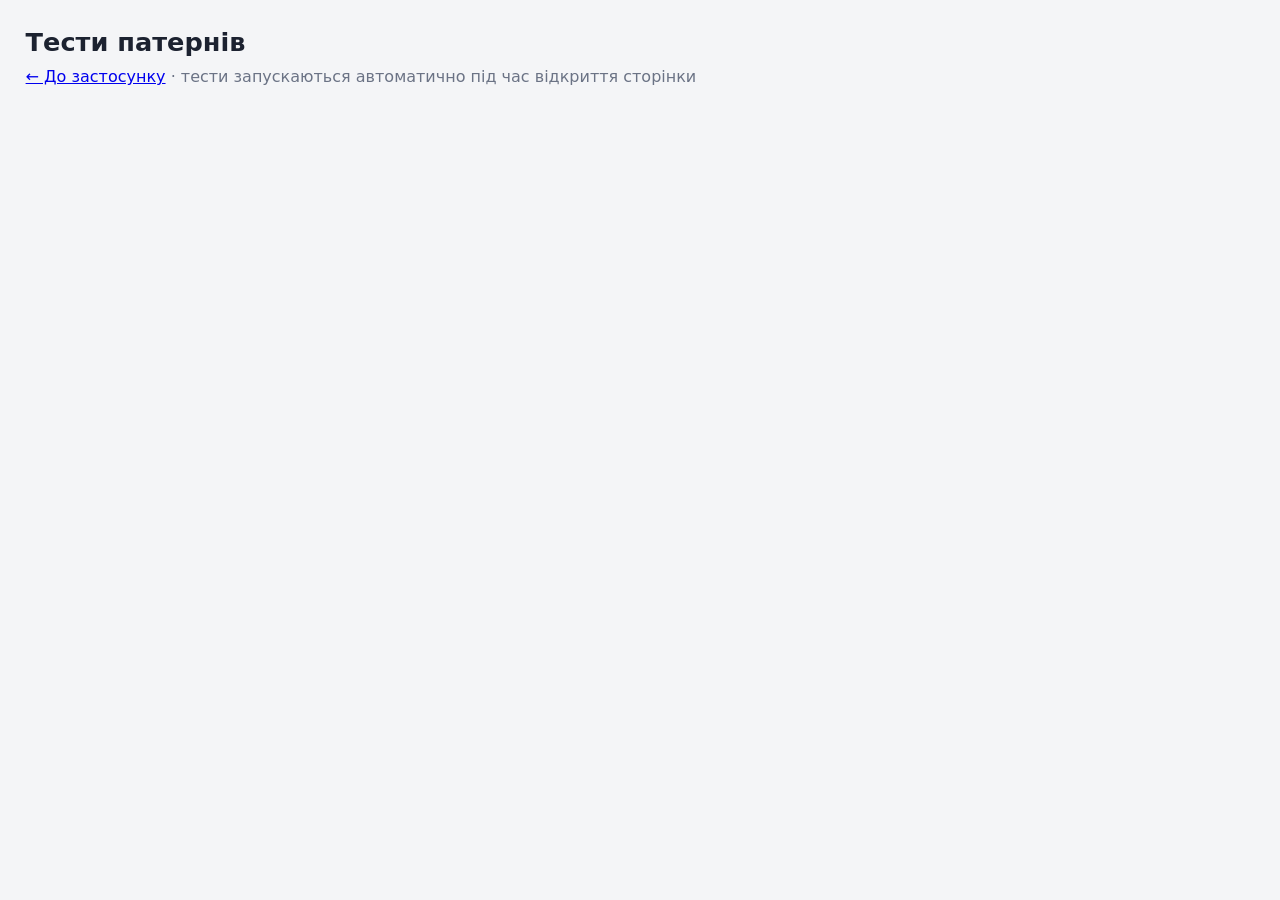
==== tests.html @ b4218534 "test: add in-browser test runner and tests for all patterns" ====
<!DOCTYPE html>
<html lang="uk">
<head>
  <meta charset="utf-8">
  <meta name="viewport" content="width=device-width, initial-scale=1">
  <title>Тести — Конструктор ПК</title>
  <link rel="stylesheet" href="style.css">
  <link rel="stylesheet" href="tests/tests.css">
</head>
<body>
  <header class="top">
    <div>
      <h1>Тести патернів</h1>
      <p class="muted"><a href="index.html">← До застосунку</a> · тести запускаються автоматично під час відкриття сторінки</p>
    </div>
    <p id="summary" class="summary"></p>
  </header>

  <main id="results" class="results"></main>

  <!-- Бібліотека (без інтерфейсу): той самий набір файлів, що й в index.html -->
  <script src="library/data/catalog.js"></script>
  <script src="library/models/Component.js"></script>
  <script src="library/singleton/Logger.js"></script>
  <script src="library/singleton/PriceList.js"></script>
  <script src="library/factoryMethod/ComponentCreator.js"></script>
  <script src="library/factoryMethod/creators.js"></script>
  <script src="library/abstractFactory/PlatformFactory.js"></script>
  <script src="library/abstractFactory/products.js"></script>
  <script src="library/abstractFactory/IntelFactory.js"></script>
  <script src="library/abstractFactory/AmdFactory.js"></script>
  <script src="library/abstractFactory/platforms.js"></script>
  <script src="library/prototype/PC.js"></script>
  <script src="library/prototype/PresetRegistry.js"></script>
  <script src="library/builder/Compatibility.js"></script>
  <script src="library/builder/PCBuilder.js"></script>
  <script src="library/builder/PCDirector.js"></script>
  <script src="library/persistence/PCSerializer.js"></script>
  <script src="library/persistence/BuildStorage.js"></script>
  <script src="ui/patternBadges.js"></script>

  <!-- Тест-раннер і самі тести -->
  <script src="tests/runner.js"></script>
  <script src="tests/singleton.test.js"></script>
  <script src="tests/factoryMethod.test.js"></script>
  <script src="tests/abstractFactory.test.js"></script>
  <script src="tests/builder.test.js"></script>
  <script src="tests/prototype.test.js"></script>
  <script src="tests/persistence.test.js"></script>
  <script src="tests/render.js"></script>
</body>
</html>
---- style.css ----
:root {
  --bg: #f4f5f7;
  --card: #ffffff;
  --field: #ffffff;
  --text: #1c2230;
  --muted: #6b7385;
  --line: #e3e6ec;
  --accent: #3556d8;
  --accent-text: #ffffff;
  --ok: #137a55;
  --bad: #c62828;
  --warn: #9a6700;
  --badge-l: 32%;
  --pad: clamp(12px, 2vw, 32px); /* бічні поля сторінки */
  font-family: system-ui, -apple-system, "Segoe UI", Roboto, sans-serif;
  color-scheme: light dark;
}

@media (prefers-color-scheme: dark) {
  :root {
    --bg: #12151c;
    --card: #1a1f2a;
    --field: #141822;
    --text: #e8ebf2;
    --muted: #9aa3b5;
    --line: #2a3140;
    --accent: #7b93ff;
    --accent-text: #10131a;
    --ok: #4cc38a;
    --bad: #ff7b7b;
    --warn: #e5b454;
    --badge-l: 72%;
  }
}

* { box-sizing: border-box; }

body {
  margin: 0;
  background: var(--bg);
  color: var(--text);
  line-height: 1.45;
}

h1, h2, h3 { margin: 0; }
h1 { font-size: 1.6rem; }
h2 { font-size: 1.05rem; display: flex; align-items: center; gap: 10px; margin-bottom: 14px; }
h3 { font-size: 1rem; }

.muted { color: var(--muted); }
.small { font-size: 0.85rem; }
.hint { font-size: 0.78rem; font-weight: 400; color: var(--muted); }

/* ---------- Шапка ---------- */
.top {
  max-width: 2200px;
  margin: 0 auto;
  padding: 24px var(--pad) 8px;
  display: flex;
  flex-wrap: wrap;
  gap: 14px 24px;
  align-items: flex-end;
  justify-content: space-between;
}
.top p { margin: 4px 0 0; }

.legend { display: flex; flex-wrap: wrap; gap: 6px; list-style: none; margin: 0; padding: 0; }

/* ---------- Бейджі патернів ---------- */
.badge {
  --h: 220;
  display: inline-block;
  padding: 2px 9px;
  border-radius: 999px;
  font-size: 0.75rem;
  font-weight: 600;
  white-space: nowrap;
  color: hsl(var(--h) 65% var(--badge-l));
  background: hsl(var(--h) 65% 50% / 0.16);
}
.p-singleton { --h: 270; }
.p-factory   { --h: 210; }
.p-abstract  { --h: 170; }
.p-builder   { --h: 28; }
.p-prototype { --h: 330; }
.p-error     { --h: 0; }

/* ---------- Розкладка ---------- */
.layout {
  max-width: 2200px;
  margin: 0 auto;
  padding: 12px var(--pad) 48px;
  display: grid;
  grid-template-columns: minmax(0, 1fr) minmax(0, 1fr);
  gap: 16px;
  align-items: start;
}
.wide { grid-column: 1 / -1; }

.card {
  background: var(--card);
  border: 1px solid var(--line);
  border-radius: 14px;
  padding: 18px;
}

@media (max-width: 820px) {
  .layout { grid-template-columns: minmax(0, 1fr); }
}

/* ---------- Поля форми ---------- */
.field { display: block; margin: 0 0 12px; padding: 0; border: 0; min-width: 0; }
.field > span, .field > legend {
  display: block;
  font-size: 0.85rem;
  font-weight: 600;
  margin-bottom: 4px;
  padding: 0;
}

input[type="text"], input[type="number"], select {
  width: 100%;
  padding: 8px 10px;
  border: 1px solid var(--line);
  border-radius: 8px;
  background: var(--field);
  color: var(--text);
  font: inherit;
}
input:focus-visible, select:focus-visible, button:focus-visible {
  outline: 2px solid var(--accent);
  outline-offset: 1px;
}

.platform { display: flex; flex-wrap: wrap; gap: 8px; align-items: center; }
.platform legend { width: 100%; }
.seg input { position: absolute; opacity: 0; pointer-events: none; }
.seg span {
  display: inline-block;
  padding: 7px 18px;
  border: 1px solid var(--line);
  border-radius: 8px;
  cursor: pointer;
  font-weight: 600;
  background: var(--field);
}
.seg input:checked + span { background: var(--accent); border-color: var(--accent); color: var(--accent-text); }
.seg input:focus-visible + span { outline: 2px solid var(--accent); outline-offset: 2px; }

.slots { display: grid; gap: 0; }
.discount { margin-top: 6px; max-width: 220px; }

/* ---------- Кнопки ---------- */
.btn {
  font: inherit;
  font-weight: 600;
  padding: 8px 14px;
  border-radius: 8px;
  border: 1px solid var(--line);
  background: var(--field);
  color: var(--text);
  cursor: pointer;
}
.btn:hover { border-color: var(--accent); }
.btn.primary { background: var(--accent); border-color: var(--accent); color: var(--accent-text); width: 100%; padding: 11px; margin-top: 6px; }
.btn.ghost { background: transparent; }
.btn.small { padding: 3px 10px; font-size: 0.8rem; margin-left: auto; }

/* ---------- Готові збірки ---------- */
.presets { display: grid; grid-template-columns: repeat(auto-fit, minmax(210px, 1fr)); gap: 10px; }
.preset {
  text-align: left;
  font: inherit;
  padding: 12px 14px;
  border: 1px solid var(--line);
  border-radius: 10px;
  background: var(--field);
  color: var(--text);
  cursor: pointer;
  display: grid;
  gap: 2px;
}
.preset:hover { border-color: var(--accent); }
.preset small { color: var(--muted); }
.preset b { color: var(--accent); font-weight: 600; }

/* ---------- Підсумок ---------- */
.status { margin: 0 0 8px; font-weight: 700; }
.status.ok { color: var(--ok); }
.status.bad { color: var(--bad); }
.status.warn { color: var(--warn); }
.status::before { margin-right: 6px; }
.status.ok::before { content: "✓"; }
.status.bad::before { content: "✕"; }
.status.warn::before { content: "!"; }

.issues { margin: 0 0 10px; padding-left: 20px; color: var(--bad); font-size: 0.9rem; }
.issues:empty { display: none; }

.parts { width: 100%; border-collapse: collapse; margin-bottom: 10px; font-size: 0.9rem; }
.parts th { text-align: left; font-weight: 500; color: var(--muted); padding: 6px 8px 6px 0; white-space: nowrap; vertical-align: top; }
.parts td { padding: 6px 0; vertical-align: top; }
.parts tr { border-bottom: 1px solid var(--line); }
.parts .num { text-align: right; white-space: nowrap; padding-left: 10px; }

.totals { margin: 0 0 6px; display: grid; gap: 4px; }
.totals div { display: flex; justify-content: space-between; gap: 12px; }
.totals dt { color: var(--muted); }
.totals dd { margin: 0; font-weight: 700; text-align: right; }
#total { font-size: 1.25rem; }
#totalNote { margin: 0 0 8px; min-height: 1.2em; }

.msg { margin: 8px 0 0; font-size: 0.9rem; min-height: 1.3em; }
.msg.ok { color: var(--ok); }
.msg.bad { color: var(--bad); }

/* ---------- Збережені збірки ---------- */
.saved { display: grid; grid-template-columns: repeat(auto-fill, minmax(280px, 1fr)); gap: 12px; }
.build { border: 1px solid var(--line); border-radius: 10px; padding: 12px 14px; display: grid; gap: 6px; background: var(--field); }
.build p { margin: 0; font-size: 0.85rem; }
.build-foot { display: flex; align-items: center; justify-content: space-between; gap: 8px; flex-wrap: wrap; margin-top: 4px; }
.actions { display: flex; gap: 6px; flex-wrap: wrap; }
.actions .btn { padding: 4px 10px; font-size: 0.82rem; }
[hidden] { display: none !important; }

/* ---------- Журнал ---------- */
.log {
  max-height: 300px;
  overflow: auto;
  border: 1px solid var(--line);
  border-radius: 10px;
  background: var(--field);
  font-size: 0.84rem;
}
.log-row { display: flex; gap: 10px; align-items: baseline; padding: 6px 10px; border-bottom: 1px solid var(--line); }
.log-row:last-child { border-bottom: 0; }
.log-row .time { color: var(--muted); font-variant-numeric: tabular-nums; white-space: nowrap; }
.log-row .badge { flex: none; min-width: 9.5em; text-align: center; }
.log-row .text { min-width: 0; overflow-wrap: anywhere; }

@media (max-width: 560px) {
  .log-row { flex-wrap: wrap; gap: 4px 10px; }
}

/* ---------- Схема збірки (SVG) ---------- */
.stack { display: grid; gap: 16px; min-width: 0; }
.pcview svg { display: block; width: 100%; max-width: 560px; height: auto; margin: 0 auto; }
.pcview .note { margin: 10px 0 0; }

/* Стани деталей: порожній слот — пунктир, на місці — акцент, конфлікт — червоний */
.v-part .body {
  fill: var(--field);
  stroke: var(--muted);
  stroke-width: 1.5;
  stroke-dasharray: 5 4;
  transition: fill 0.3s, stroke 0.3s;
}
.v-part.filled .body {
  stroke: var(--accent);
  stroke-dasharray: none;
  fill: color-mix(in srgb, var(--accent) 11%, var(--card));
}
.v-part.bad .body {
  stroke: var(--bad);
  stroke-dasharray: none;
  fill: color-mix(in srgb, var(--bad) 13%, var(--card));
}
#v-case .body { fill: transparent; }
#v-case.filled .body { stroke: var(--muted); stroke-width: 2.5; fill: transparent; }
#v-case.bad .body { stroke-width: 2.5; fill: transparent; }
#v-motherboard.filled .body { stroke: var(--ok); fill: color-mix(in srgb, var(--ok) 9%, var(--card)); }

.v-cap { font-size: 8.5px; fill: var(--muted); }
.v-val { font-size: 10.5px; font-weight: 700; fill: var(--text); }
.v-sub { font-size: 9px; fill: var(--muted); }
.v-part.bad .v-val, .v-part.bad .v-sub { fill: var(--bad); }

/* Блок живлення: смужка навантаження */
.bar-bg { fill: var(--line); }
.bar { fill: var(--ok); transition: width 0.35s ease, fill 0.3s; }
.bar.bad { fill: var(--bad); }

/* Вентилятори крутяться лише коли деталь на місці й без конфлікту */
[data-fan] .ring { fill: none; stroke: var(--muted); stroke-width: 2; }
[data-fan] .blade { fill: var(--muted); fill-opacity: 0.35; }
[data-fan] .hub { fill: var(--muted); }
[data-fan] .rotor { animation: spin 2.4s linear infinite; animation-play-state: paused; }
.v-part.filled [data-fan] .rotor { animation-play-state: running; }

/* Ігровий корпус: підсвітка RGB */
.rgb [data-fan] .ring { stroke-width: 2.5; animation: rgb 4s linear infinite; }

/* Коротка підсвітка деталі, яку щойно замінили */
.v-part.pop .body { animation: pop 0.6s ease-out; }

@keyframes spin { to { transform: rotate(360deg); } }
@keyframes pop { from { stroke-width: 5; } to { stroke-width: 1.5; } }
@keyframes rgb {
  0%, 100% { stroke: #ff4d6d; }
  33% { stroke: #4dd2ff; }
  66% { stroke: #7cff6b; }
}

/* Широкі екрани: три колонки — конфігуратор | схема | збірка.
   display: contents робить картки зі .stack прямими елементами сітки */
@media (min-width: 1600px) {
  .layout {
    grid-template-columns: minmax(380px, 1fr) minmax(400px, 1.15fr) minmax(380px, 1fr);
    align-items: stretch;
  }
  .stack { display: contents; }
}

@media (prefers-reduced-motion: reduce) {
  [data-fan] .rotor, .rgb [data-fan] .ring, .v-part.pop .body { animation: none; }
}
---- tests/tests.css ----
.summary { margin: 0; font-size: 1.1rem; font-weight: 700; }
.summary.ok { color: var(--ok); }
.summary.bad { color: var(--bad); }

.results {
  max-width: 2200px;
  margin: 0 auto;
  padding: 12px var(--pad) 48px;
  display: grid;
  grid-template-columns: repeat(auto-fill, minmax(min(440px, 100%), 1fr));
  gap: 16px;
  align-items: start;
}

.suite h2 { flex-wrap: wrap; }
.suite .count { margin-left: auto; font-size: 0.85rem; font-weight: 600; color: var(--muted); }
.suite ul { list-style: none; margin: 0; padding: 0; }
.suite li { display: flex; gap: 8px; padding: 6px 0; border-bottom: 1px solid var(--line); font-size: 0.9rem; }
.suite li:last-child { border-bottom: 0; }
.suite .mark { flex: none; width: 1.2em; font-weight: 700; }
.suite .pass .mark { color: var(--ok); }
.suite .fail .mark { color: var(--bad); }
.suite .skip .mark, .suite .skip { color: var(--muted); }
.suite .err { display: block; margin-top: 2px; color: var(--bad); font-size: 0.82rem; }
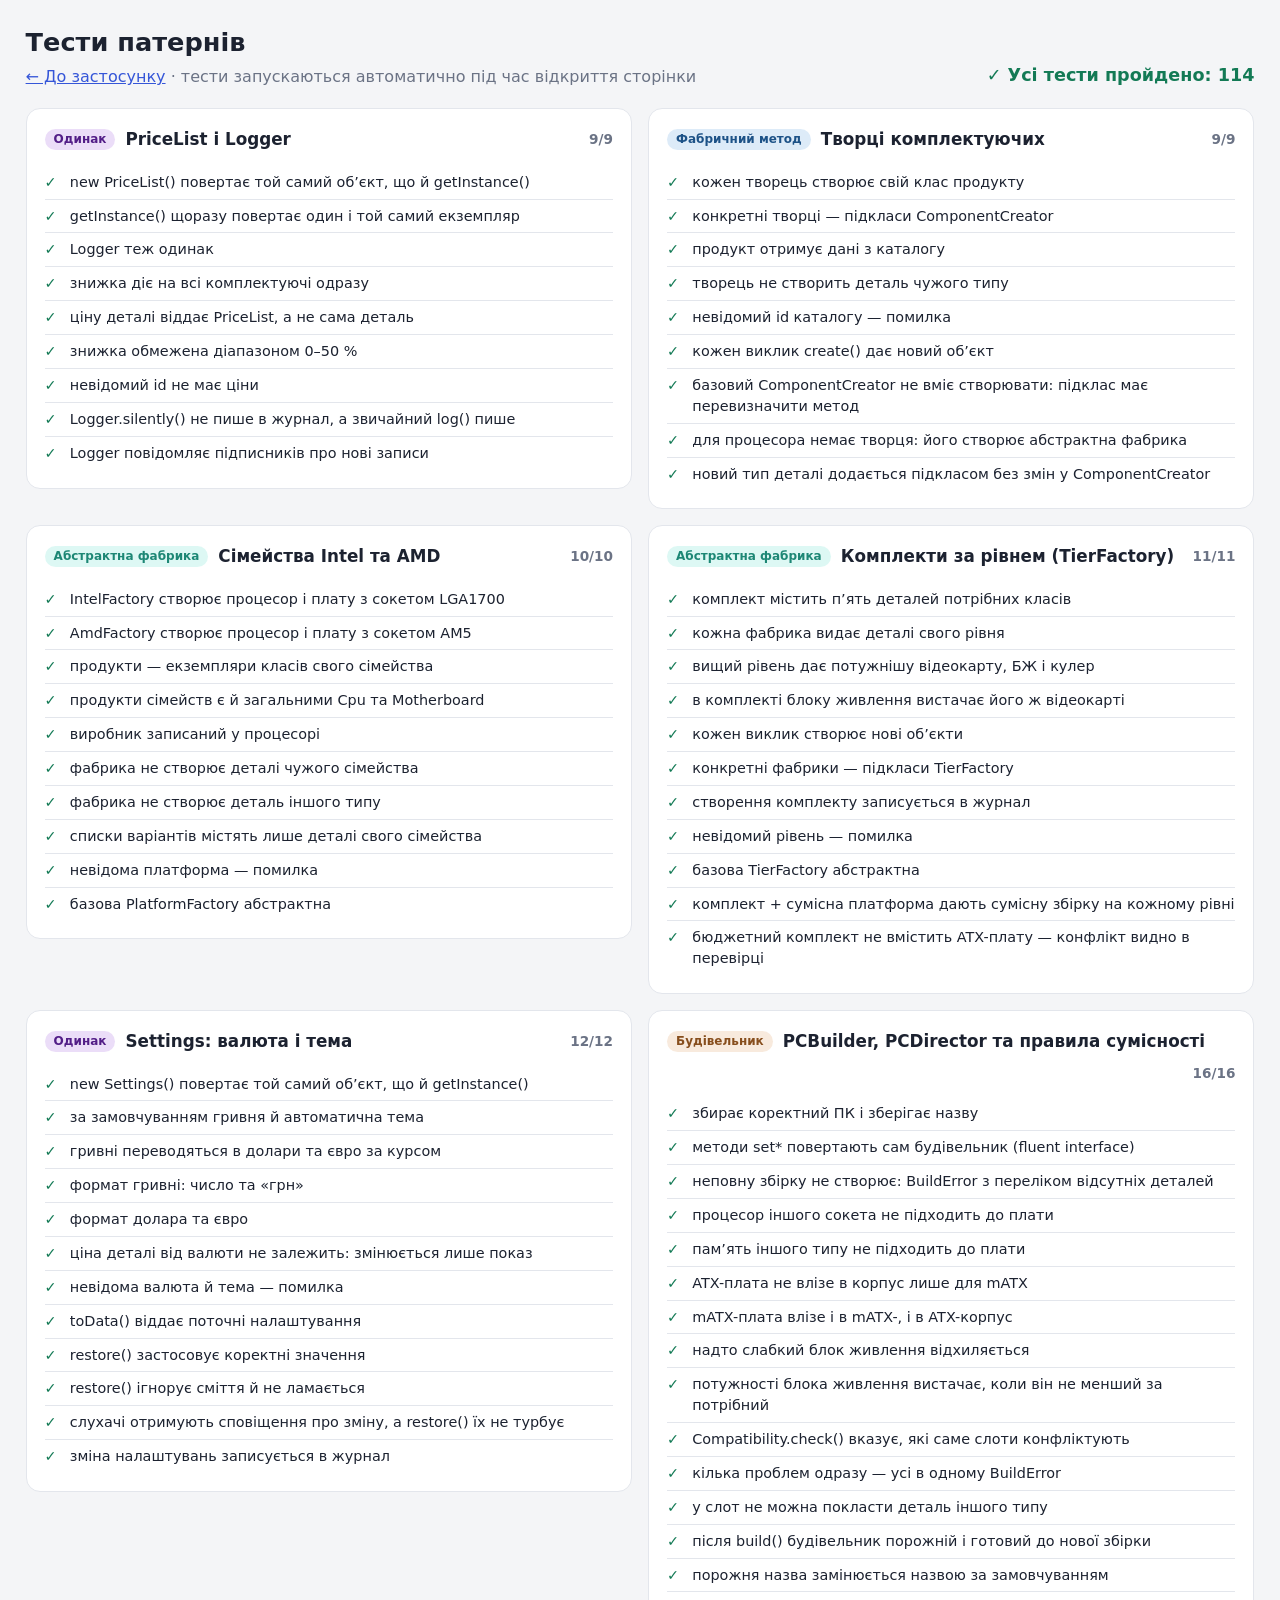
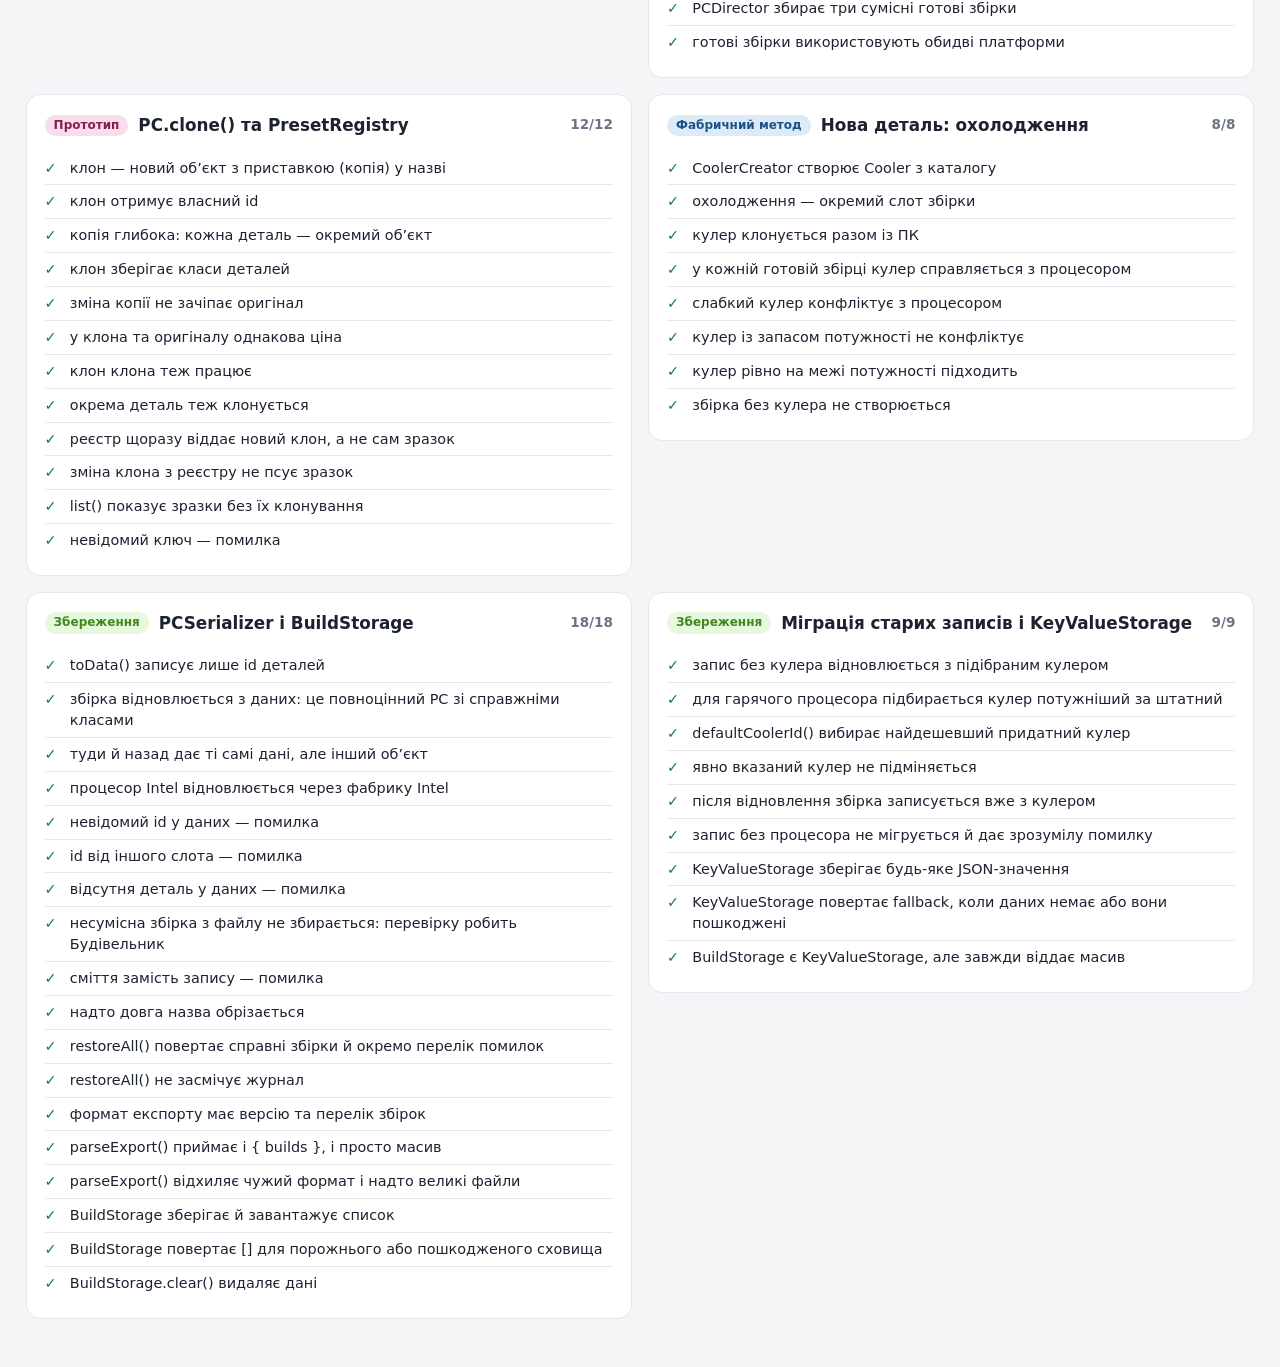
==== commit f7be3a06: "feat: add Settings singleton, cooler part and tier kit abstract factory Currency and theme settings " ====
--- a/tests.html
+++ b/tests.html
@@ -23,6 +23,7 @@
   <script src="library/models/Component.js"></script>
   <script src="library/singleton/Logger.js"></script>
   <script src="library/singleton/PriceList.js"></script>
+  <script src="library/singleton/Settings.js"></script>
   <script src="library/factoryMethod/ComponentCreator.js"></script>
   <script src="library/factoryMethod/creators.js"></script>
   <script src="library/abstractFactory/PlatformFactory.js"></script>
@@ -30,12 +31,15 @@
   <script src="library/abstractFactory/IntelFactory.js"></script>
   <script src="library/abstractFactory/AmdFactory.js"></script>
   <script src="library/abstractFactory/platforms.js"></script>
+  <script src="library/abstractFactory/TierFactory.js"></script>
+  <script src="library/abstractFactory/tiers.js"></script>
   <script src="library/prototype/PC.js"></script>
   <script src="library/prototype/PresetRegistry.js"></script>
   <script src="library/builder/Compatibility.js"></script>
   <script src="library/builder/PCBuilder.js"></script>
   <script src="library/builder/PCDirector.js"></script>
   <script src="library/persistence/PCSerializer.js"></script>
+  <script src="library/persistence/KeyValueStorage.js"></script>
   <script src="library/persistence/BuildStorage.js"></script>
   <script src="ui/patternBadges.js"></script>
 
@@ -44,8 +48,11 @@
   <script src="tests/singleton.test.js"></script>
   <script src="tests/factoryMethod.test.js"></script>
   <script src="tests/abstractFactory.test.js"></script>
+  <script src="tests/tierFactory.test.js"></script>
+  <script src="tests/settings.test.js"></script>
   <script src="tests/builder.test.js"></script>
   <script src="tests/prototype.test.js"></script>
+  <script src="tests/cooler.test.js"></script>
   <script src="tests/persistence.test.js"></script>
   <script src="tests/render.js"></script>
 </body>
--- a/style.css
+++ b/style.css
@@ -16,8 +16,10 @@
   color-scheme: light dark;
 }
 
+/* Темна тема: автоматично за налаштуванням системи або примусово (data-theme="dark").
+   Примусова світла (data-theme="light") просто не вмикає темні змінні. */
 @media (prefers-color-scheme: dark) {
-  :root {
+  :root:not([data-theme="light"]) {
     --bg: #12151c;
     --card: #1a1f2a;
     --field: #141822;
@@ -33,6 +35,27 @@
   }
 }
 
+:root[data-theme="dark"] {
+  --bg: #12151c;
+  --card: #1a1f2a;
+  --field: #141822;
+  --text: #e8ebf2;
+  --muted: #9aa3b5;
+  --line: #2a3140;
+  --accent: #7b93ff;
+  --accent-text: #10131a;
+  --ok: #4cc38a;
+  --bad: #ff7b7b;
+  --warn: #e5b454;
+  --badge-l: 72%;
+  color-scheme: dark;
+}
+
+:root[data-theme="light"] { color-scheme: light; }
+
+/* Короткочасно вимикає переходи під час зміни теми */
+.theme-switching *, .theme-switching *::before, .theme-switching *::after { transition: none !important; }
+
 * { box-sizing: border-box; }
 
 body {
@@ -64,7 +87,12 @@
 }
 .top p { margin: 4px 0 0; }
 
-.legend { display: flex; flex-wrap: wrap; gap: 6px; list-style: none; margin: 0; padding: 0; }
+.legend { display: flex; flex-wrap: wrap; gap: 6px; list-style: none; margin: 0; padding: 0; justify-content: flex-end; }
+
+.top-right { display: grid; gap: 10px; justify-items: end; }
+.tools { display: flex; flex-wrap: wrap; gap: 8px 16px; justify-content: flex-end; }
+.tools label { display: flex; align-items: center; gap: 6px; font-size: 0.82rem; color: var(--muted); }
+.tools select { width: auto; padding: 4px 8px; font-size: 0.85rem; color: var(--text); }
 
 /* ---------- Бейджі патернів ---------- */
 .badge {
@@ -83,6 +111,7 @@
 .p-abstract  { --h: 170; }
 .p-builder   { --h: 28; }
 .p-prototype { --h: 330; }
+.p-storage   { --h: 100; }
 .p-error     { --h: 0; }
 
 /* ---------- Розкладка ---------- */
@@ -165,6 +194,9 @@
 .btn.primary { background: var(--accent); border-color: var(--accent); color: var(--accent-text); width: 100%; padding: 11px; margin-top: 6px; }
 .btn.ghost { background: transparent; }
 .btn.small { padding: 3px 10px; font-size: 0.8rem; margin-left: auto; }
+.h2-actions { margin-left: auto; display: flex; gap: 6px; }
+.h2-actions .btn.small { margin-left: 0; }
+a { color: var(--accent); }
 
 /* ---------- Готові збірки ---------- */
 .presets { display: grid; grid-template-columns: repeat(auto-fit, minmax(210px, 1fr)); gap: 10px; }
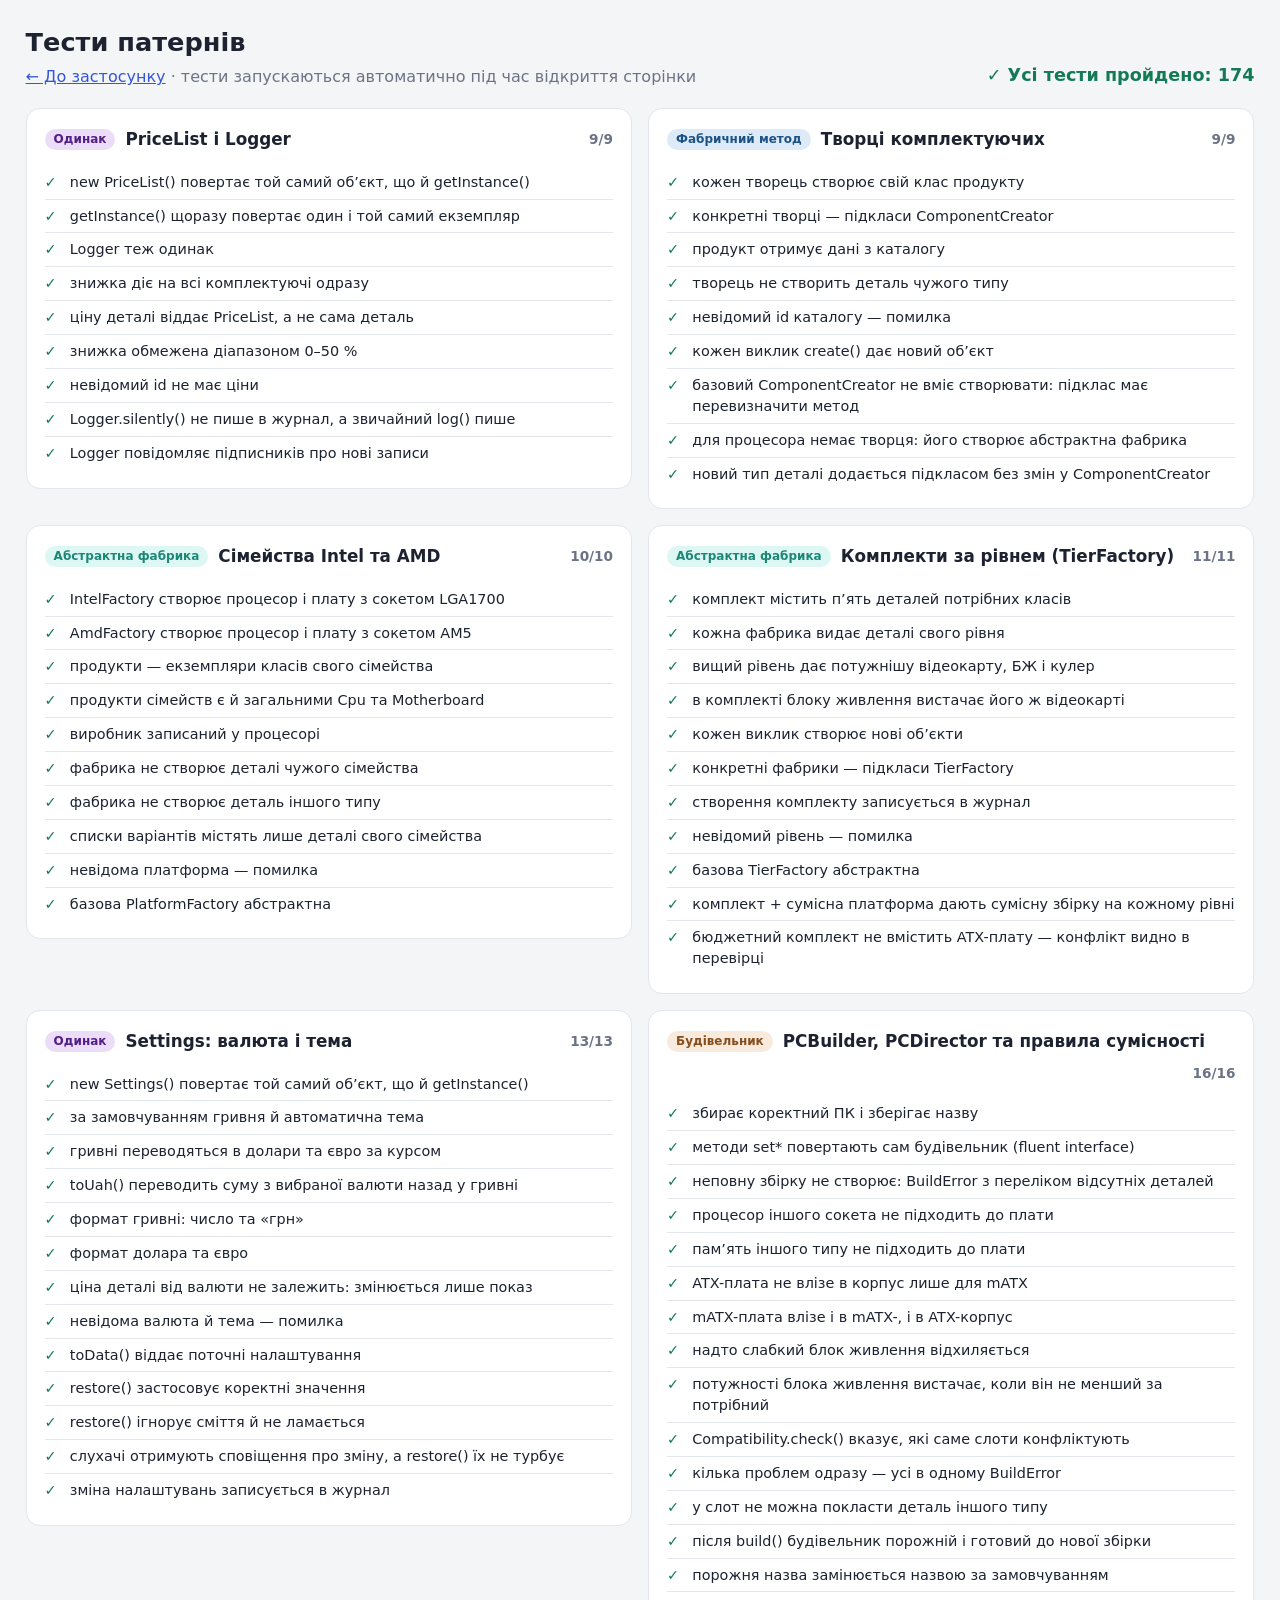
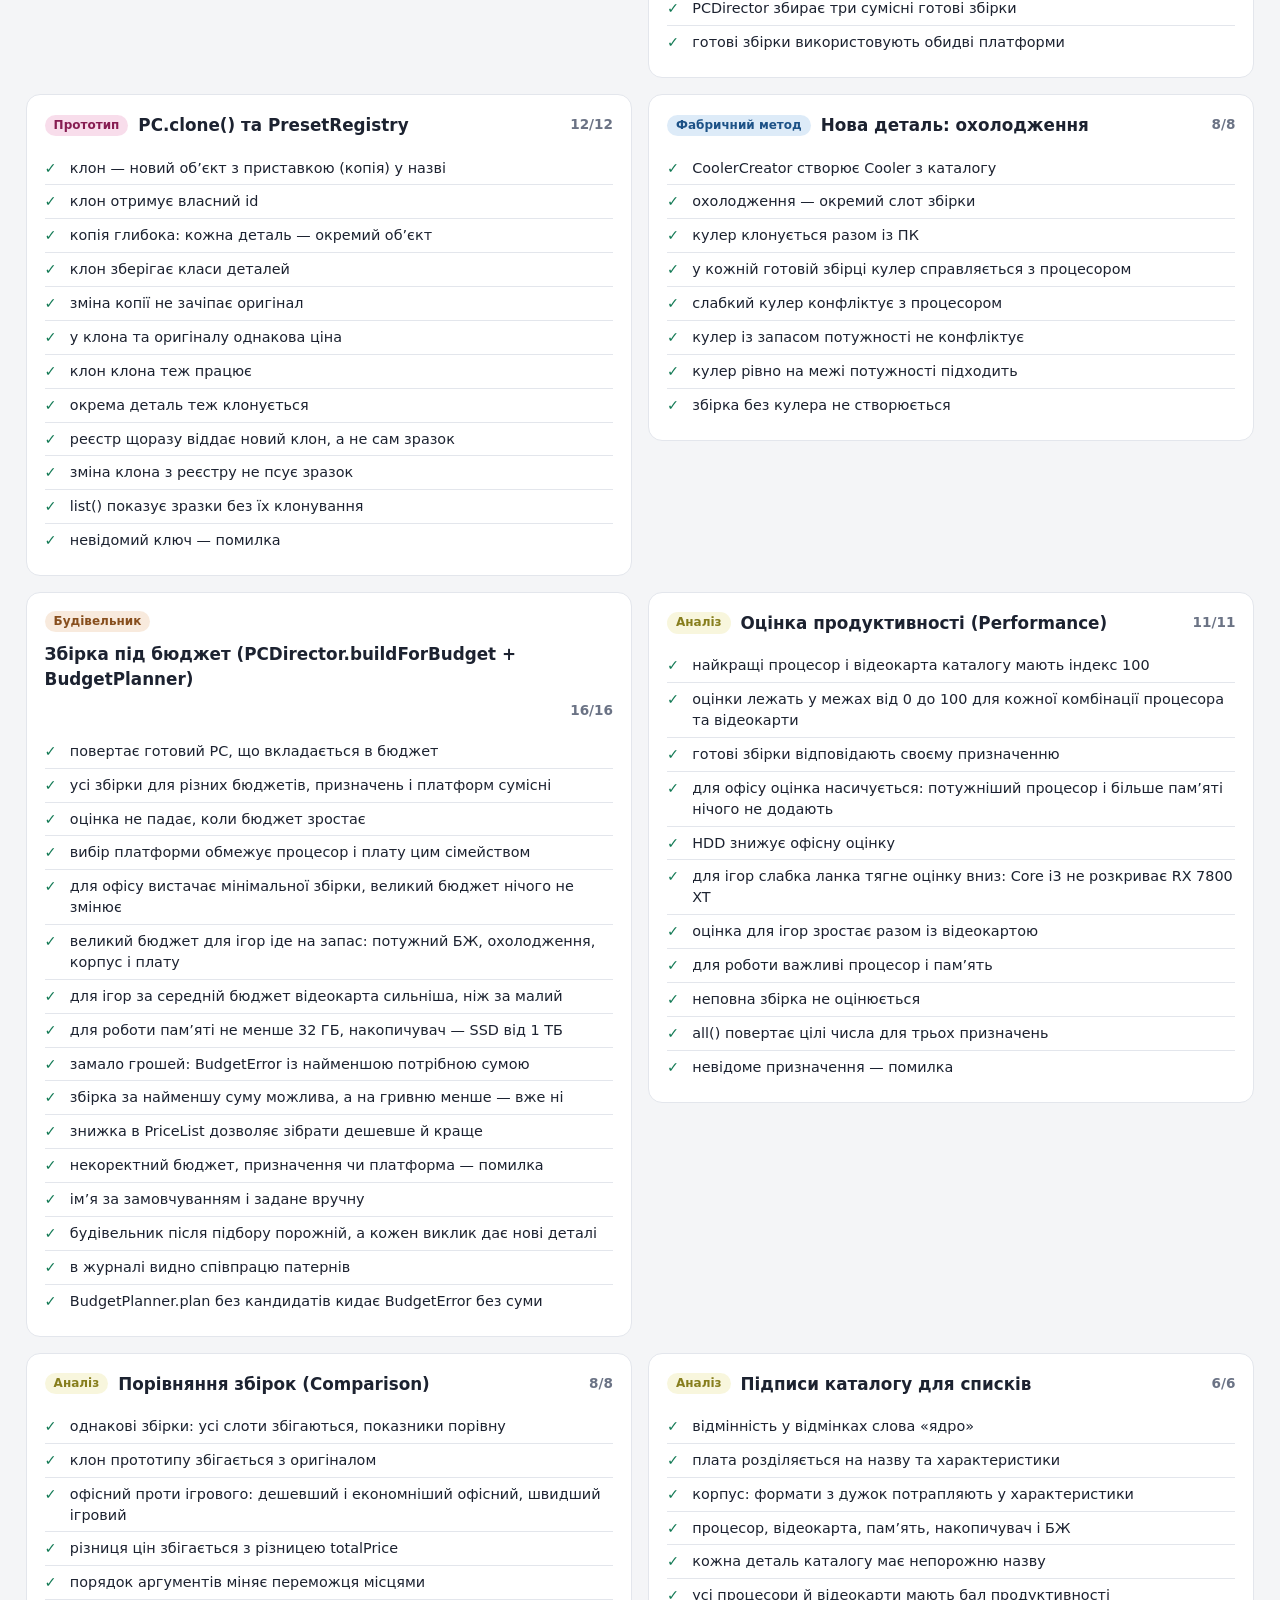
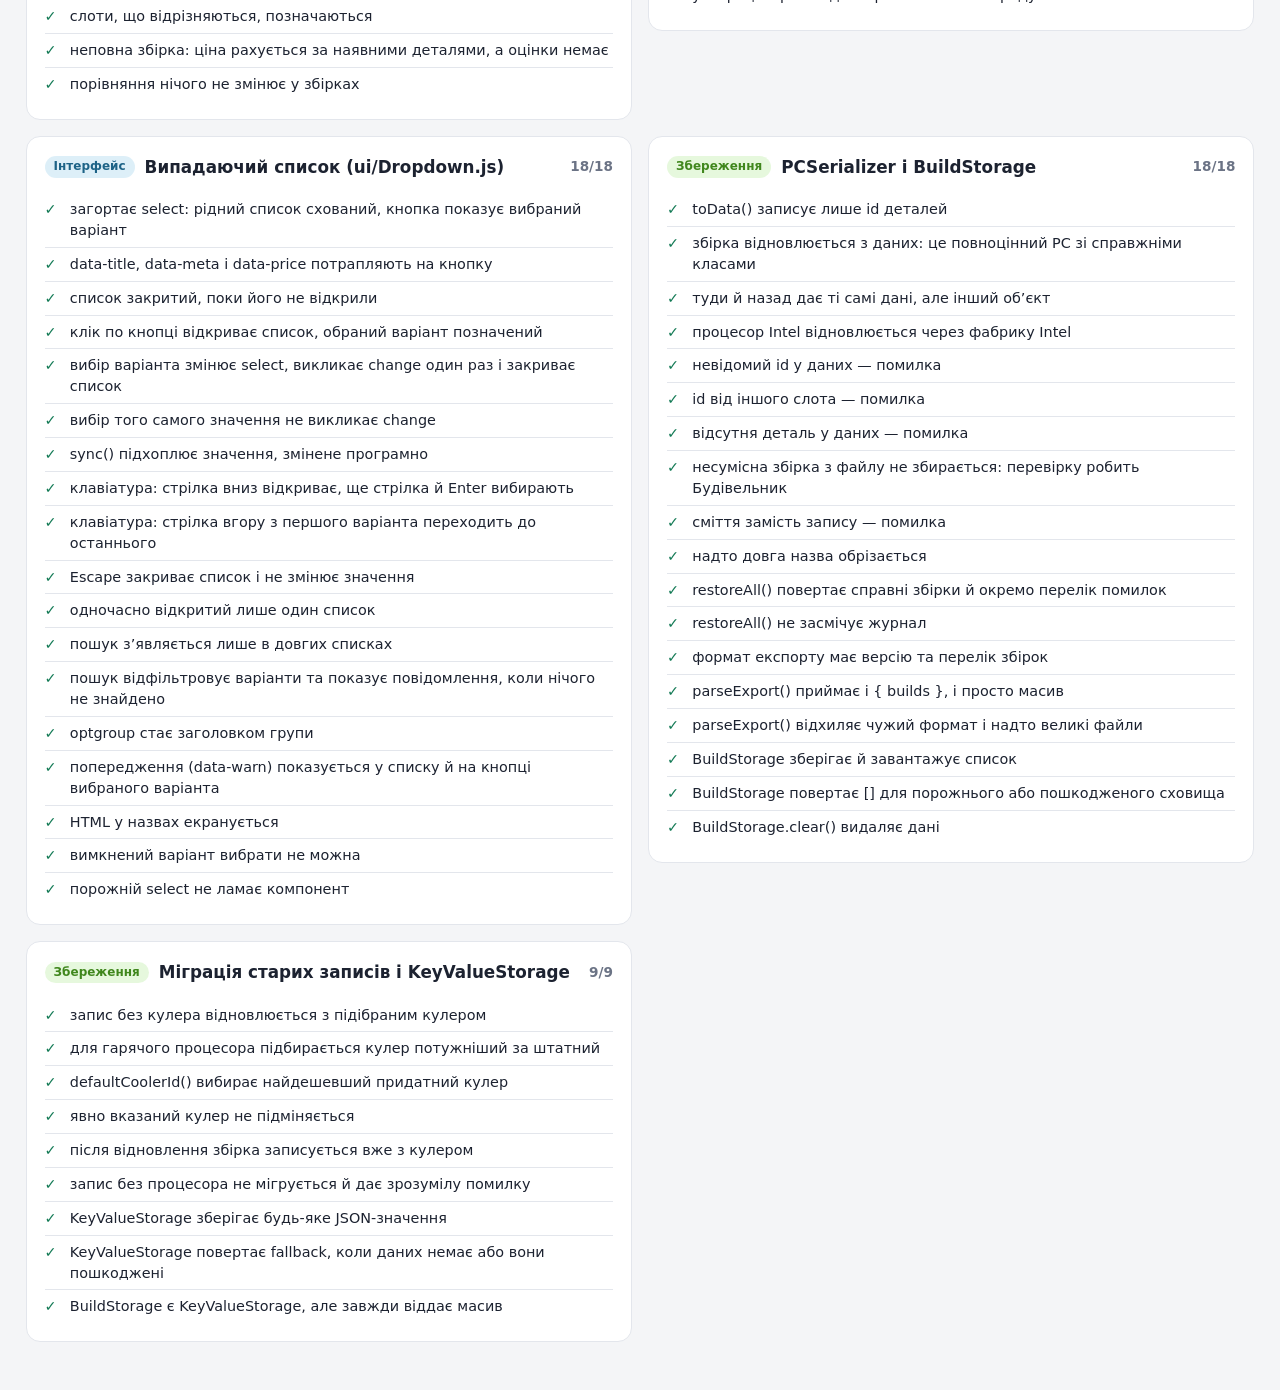
==== commit 25d5f9b7: "feat: add budget auto-build, build comparison, custom dropdown and sun/moon theme toggle PCDirector." ====
--- a/tests.html
+++ b/tests.html
@@ -37,11 +37,15 @@
   <script src="library/prototype/PresetRegistry.js"></script>
   <script src="library/builder/Compatibility.js"></script>
   <script src="library/builder/PCBuilder.js"></script>
+  <script src="library/builder/BudgetPlanner.js"></script>
   <script src="library/builder/PCDirector.js"></script>
+  <script src="library/analysis/Performance.js"></script>
+  <script src="library/analysis/Comparison.js"></script>
   <script src="library/persistence/PCSerializer.js"></script>
   <script src="library/persistence/KeyValueStorage.js"></script>
   <script src="library/persistence/BuildStorage.js"></script>
   <script src="ui/patternBadges.js"></script>
+  <script src="ui/Dropdown.js"></script>
 
   <!-- Тест-раннер і самі тести -->
   <script src="tests/runner.js"></script>
@@ -53,6 +57,9 @@
   <script src="tests/builder.test.js"></script>
   <script src="tests/prototype.test.js"></script>
   <script src="tests/cooler.test.js"></script>
+  <script src="tests/budget.test.js"></script>
+  <script src="tests/analysis.test.js"></script>
+  <script src="tests/dropdown.test.js"></script>
   <script src="tests/persistence.test.js"></script>
   <script src="tests/render.js"></script>
 </body>
--- a/style.css
+++ b/style.css
@@ -11,6 +11,11 @@
   --bad: #c62828;
   --warn: #9a6700;
   --badge-l: 32%;
+  --shadow: 0 12px 32px rgb(15 20 30 / 0.16), 0 2px 6px rgb(15 20 30 / 0.08);
+  /* Перемикач теми: де стоїть повзунок і яким кольором намальовано сонце та місяць */
+  --thumb-x: 0px;
+  --sun-color: var(--card);
+  --moon-color: var(--muted);
   --pad: clamp(12px, 2vw, 32px); /* бічні поля сторінки */
   font-family: system-ui, -apple-system, "Segoe UI", Roboto, sans-serif;
   color-scheme: light dark;
@@ -32,6 +37,10 @@
     --bad: #ff7b7b;
     --warn: #e5b454;
     --badge-l: 72%;
+    --shadow: 0 14px 36px rgb(0 0 0 / 0.55), 0 2px 8px rgb(0 0 0 / 0.4);
+    --thumb-x: 33px;
+    --sun-color: var(--muted);
+    --moon-color: var(--bg);
   }
 }
 
@@ -48,6 +57,10 @@
   --bad: #ff7b7b;
   --warn: #e5b454;
   --badge-l: 72%;
+  --shadow: 0 14px 36px rgb(0 0 0 / 0.55), 0 2px 8px rgb(0 0 0 / 0.4);
+  --thumb-x: 33px;
+  --sun-color: var(--muted);
+  --moon-color: var(--bg);
   color-scheme: dark;
 }
 
@@ -90,9 +103,9 @@
 .legend { display: flex; flex-wrap: wrap; gap: 6px; list-style: none; margin: 0; padding: 0; justify-content: flex-end; }
 
 .top-right { display: grid; gap: 10px; justify-items: end; }
-.tools { display: flex; flex-wrap: wrap; gap: 8px 16px; justify-content: flex-end; }
-.tools label { display: flex; align-items: center; gap: 6px; font-size: 0.82rem; color: var(--muted); }
-.tools select { width: auto; padding: 4px 8px; font-size: 0.85rem; color: var(--text); }
+.tools { display: flex; flex-wrap: wrap; gap: 8px 16px; justify-content: flex-end; align-items: center; }
+.tool { display: flex; align-items: center; gap: 8px; font-size: 0.82rem; color: var(--muted); }
+@media (max-width: 560px) { .tool .hint { display: none; } }
 
 /* ---------- Бейджі патернів ---------- */
 .badge {
@@ -112,6 +125,8 @@
 .p-builder   { --h: 28; }
 .p-prototype { --h: 330; }
 .p-storage   { --h: 100; }
+.p-analysis  { --h: 55; }
+.p-ui        { --h: 200; }
 .p-error     { --h: 0; }
 
 /* ---------- Розкладка ---------- */
@@ -147,7 +162,7 @@
   padding: 0;
 }
 
-input[type="text"], input[type="number"], select {
+input[type="text"], input[type="number"], select:not(.dd-native) {
   width: 100%;
   padding: 8px 10px;
   border: 1px solid var(--line);
@@ -344,5 +359,197 @@
 }
 
 @media (prefers-reduced-motion: reduce) {
-  [data-fan] .rotor, .rgb [data-fan] .ring, .v-part.pop .body { animation: none; }
-}
+  [data-fan] .rotor, .rgb [data-fan] .ring, .v-part.pop .body, .dd-panel { animation: none; }
+  .theme-toggle .thumb, .dd-chevron, .meter i { transition: none; }
+}
+
+/* ---------- Перемикач теми: монохромні сонце й місяць ---------- */
+.theme-toggle {
+  position: relative;
+  display: inline-grid;
+  grid-template-columns: 1fr 1fr;
+  flex: none;
+  width: 68px;
+  height: 34px;
+  padding: 0;
+  border: 1px solid var(--line);
+  border-radius: 999px;
+  background: var(--field);
+  cursor: pointer;
+  transition: border-color 0.15s;
+}
+.theme-toggle:hover { border-color: var(--muted); }
+.theme-toggle .ico {
+  position: relative;
+  z-index: 1; /* над повзунком */
+  place-self: center;
+  width: 17px;
+  height: 17px;
+  fill: none;
+  stroke: currentColor;
+  stroke-width: 1.9;
+  stroke-linecap: round;
+  stroke-linejoin: round;
+  transition: color 0.2s;
+}
+.theme-toggle .sun { color: var(--sun-color); }
+.theme-toggle .moon { color: var(--moon-color); }
+.theme-toggle .thumb {
+  position: absolute;
+  top: 3px;
+  left: 3px;
+  width: 26px;
+  height: 26px;
+  border-radius: 50%;
+  background: var(--text);
+  transform: translateX(var(--thumb-x));
+  transition: transform 0.22s cubic-bezier(0.4, 0, 0.2, 1);
+}
+
+/* ---------- Випадаючий список (ui/Dropdown.js) ---------- */
+.dd { position: relative; min-width: 0; }
+.dd-native { position: absolute; width: 1px; height: 1px; opacity: 0; pointer-events: none; }
+
+.dd-btn {
+  display: flex;
+  align-items: center;
+  gap: 10px;
+  width: 100%;
+  min-height: 46px;
+  padding: 7px 12px;
+  border: 1px solid var(--line);
+  border-radius: 10px;
+  background: var(--field);
+  color: var(--text);
+  font: inherit;
+  text-align: left;
+  cursor: pointer;
+  transition: border-color 0.15s, box-shadow 0.15s;
+}
+.dd-btn:hover { border-color: color-mix(in srgb, var(--accent) 50%, var(--line)); }
+.dd-btn:focus-visible, .dd.open .dd-btn {
+  outline: none;
+  border-color: var(--accent);
+  box-shadow: 0 0 0 3px color-mix(in srgb, var(--accent) 22%, transparent);
+}
+.dd-btn.has-warn { border-color: color-mix(in srgb, var(--bad) 55%, var(--line)); }
+.dd-btn:disabled { opacity: 0.55; cursor: not-allowed; }
+
+.dd-main { display: flex; flex: 1; align-items: baseline; gap: 8px; min-width: 0; }
+.dd-btn .dd-title { flex: 0 1 auto; min-width: 0; overflow: hidden; text-overflow: ellipsis; white-space: nowrap; font-weight: 600; }
+.dd-btn .dd-meta { flex: 1 1 0; min-width: 0; overflow: hidden; text-overflow: ellipsis; white-space: nowrap; color: var(--muted); font-size: 0.85rem; }
+.dd-price { flex: none; font-weight: 600; font-variant-numeric: tabular-nums; white-space: nowrap; color: var(--accent); }
+.dd-chevron { flex: none; color: var(--muted); transition: transform 0.2s; }
+.dd.open .dd-chevron { transform: rotate(180deg); }
+
+.dd-panel {
+  position: absolute;
+  z-index: 60;
+  top: calc(100% + 6px);
+  left: 0;
+  right: 0;
+  display: flex;
+  flex-direction: column;
+  max-height: var(--dd-max, 360px);
+  background: var(--card);
+  border: 1px solid var(--line);
+  border-radius: 12px;
+  box-shadow: var(--shadow);
+  overflow: hidden;
+  transform-origin: top center;
+  animation: dd-in 0.14s ease-out;
+}
+.dd-up .dd-panel { top: auto; bottom: calc(100% + 6px); transform-origin: bottom center; }
+@keyframes dd-in { from { opacity: 0; transform: translateY(-4px) scale(0.985); } }
+.dd-up .dd-panel { animation-name: dd-in-up; }
+@keyframes dd-in-up { from { opacity: 0; transform: translateY(4px) scale(0.985); } }
+
+.dd-searchbox { display: flex; align-items: center; gap: 8px; padding: 8px 14px; border-bottom: 1px solid var(--line); color: var(--muted); }
+.dd-searchbox[hidden] { display: none; }
+.dd-panel .dd-search { flex: 1; width: auto; padding: 4px 0; border: 0; border-radius: 0; background: transparent; color: var(--text); outline: none; }
+
+.dd-list { position: relative; margin: 0; padding: 6px; list-style: none; overflow-y: auto; overscroll-behavior: contain; outline: none; }
+.dd-group { padding: 10px 10px 4px; font-size: 0.7rem; font-weight: 700; letter-spacing: 0.07em; text-transform: uppercase; color: var(--muted); }
+.dd-group[hidden] { display: none; }
+
+.dd-opt {
+  display: grid;
+  grid-template-columns: 16px minmax(0, 1fr) auto;
+  align-items: center;
+  gap: 10px;
+  padding: 9px 10px;
+  border-radius: 8px;
+  cursor: pointer;
+}
+.dd-opt[hidden] { display: none; }
+.dd-opt.is-active { background: color-mix(in srgb, var(--accent) 10%, transparent); }
+.dd-opt[aria-selected="true"] { background: color-mix(in srgb, var(--accent) 16%, transparent); }
+.dd-opt.is-disabled { opacity: 0.45; cursor: not-allowed; }
+.dd-check { color: var(--accent); opacity: 0; }
+.dd-opt[aria-selected="true"] .dd-check { opacity: 1; }
+.dd-text { display: grid; gap: 1px; min-width: 0; }
+.dd-opt .dd-title { font-weight: 600; overflow-wrap: anywhere; }
+.dd-opt .dd-meta { font-size: 0.82rem; color: var(--muted); }
+.dd-opt .dd-price { font-size: 0.9rem; }
+.dd-warn { display: flex; align-items: baseline; gap: 6px; margin-top: 2px; font-size: 0.78rem; line-height: 1.3; color: var(--bad); }
+.dd-warn::before { content: ""; flex: none; width: 6px; height: 6px; border-radius: 50%; background: var(--bad); transform: translateY(-1px); }
+.dd-empty { margin: 0; padding: 14px; font-size: 0.9rem; text-align: center; color: var(--muted); }
+
+/* Компактний варіант для шапки */
+.dd-compact { width: 156px; }
+.dd-compact .dd-btn { min-height: 34px; padding: 4px 10px; font-size: 0.88rem; }
+.dd-compact .dd-panel { left: auto; right: 0; min-width: 190px; }
+.dd-compact .dd-opt { padding: 7px 10px; }
+
+/* ---------- Готові збірки й автозбірка ---------- */
+.quick { display: grid; grid-template-columns: minmax(0, 1.25fr) minmax(0, 1fr); gap: 16px; align-items: stretch; }
+@media (max-width: 1100px) { .quick { grid-template-columns: minmax(0, 1fr); } }
+.auto-form { display: grid; grid-template-columns: repeat(auto-fit, minmax(250px, 1fr)); gap: 0 18px; }
+.auto .field.budget { max-width: 260px; }
+.auto .msg { margin-top: 10px; }
+
+/* Готові збірки поруч з автозбіркою: список «назва й опис — ціна» на всю висоту картки */
+@media (min-width: 1101px) {
+  .quick .presets { grid-template-columns: minmax(0, 1fr); align-content: start; }
+  .quick .preset {
+    grid-template-columns: minmax(0, 1fr) auto;
+    grid-template-areas: "name price" "desc price";
+    align-items: center;
+    column-gap: 16px;
+    padding: 14px 16px;
+  }
+  .quick .preset strong { grid-area: name; }
+  .quick .preset small { grid-area: desc; }
+  .quick .preset b { grid-area: price; font-size: 1.05rem; }
+}
+
+/* ---------- Оцінка продуктивності ---------- */
+.perf { display: grid; gap: 7px; margin: 4px 0 14px; }
+.perf-row { display: grid; grid-template-columns: 62px minmax(0, 1fr) 30px; align-items: center; gap: 10px; font-size: 0.85rem; }
+.perf-row span { color: var(--muted); }
+.perf-row b { text-align: right; font-variant-numeric: tabular-nums; }
+.meter { height: 8px; border-radius: 4px; background: var(--line); overflow: hidden; }
+.meter i { display: block; height: 100%; border-radius: 4px; background: var(--accent); transition: width 0.35s ease; }
+
+/* ---------- Порівняння збірок ---------- */
+.compare-pick { display: grid; grid-template-columns: minmax(0, 1fr) auto minmax(0, 1fr); gap: 12px; align-items: end; }
+.compare-pick .field { margin: 0; }
+.vs { padding-bottom: 14px; font-size: 0.85rem; color: var(--muted); }
+@media (max-width: 700px) {
+  .compare-pick { grid-template-columns: minmax(0, 1fr); }
+  .vs { padding: 0; text-align: center; }
+}
+.compare-out { margin-top: 16px; }
+.verdict { margin: 0 0 14px; padding-left: 20px; font-size: 0.92rem; }
+.verdict li { margin: 3px 0; }
+.verdict strong { font-weight: 700; }
+.table-wrap { overflow-x: auto; }
+.cmp { width: 100%; min-width: 560px; border-collapse: separate; border-spacing: 0; font-size: 0.9rem; }
+.cmp th, .cmp td { padding: 8px 12px; text-align: left; vertical-align: top; border-bottom: 1px solid var(--line); }
+.cmp thead th { font-size: 0.95rem; }
+.cmp tbody th { width: 1%; font-weight: 500; white-space: nowrap; color: var(--muted); }
+.cmp td small { display: block; color: var(--muted); }
+.cmp td.diff { background: color-mix(in srgb, var(--accent) 9%, transparent); }
+.cmp td.best { background: color-mix(in srgb, var(--ok) 13%, transparent); color: var(--ok); font-weight: 700; }
+.cmp td.best small { color: inherit; font-weight: 500; opacity: 0.85; }
+.cmp tr.sep th { padding-top: 18px; font-size: 0.72rem; font-weight: 700; letter-spacing: 0.07em; text-transform: uppercase; color: var(--text); border-bottom: 2px solid var(--line); }
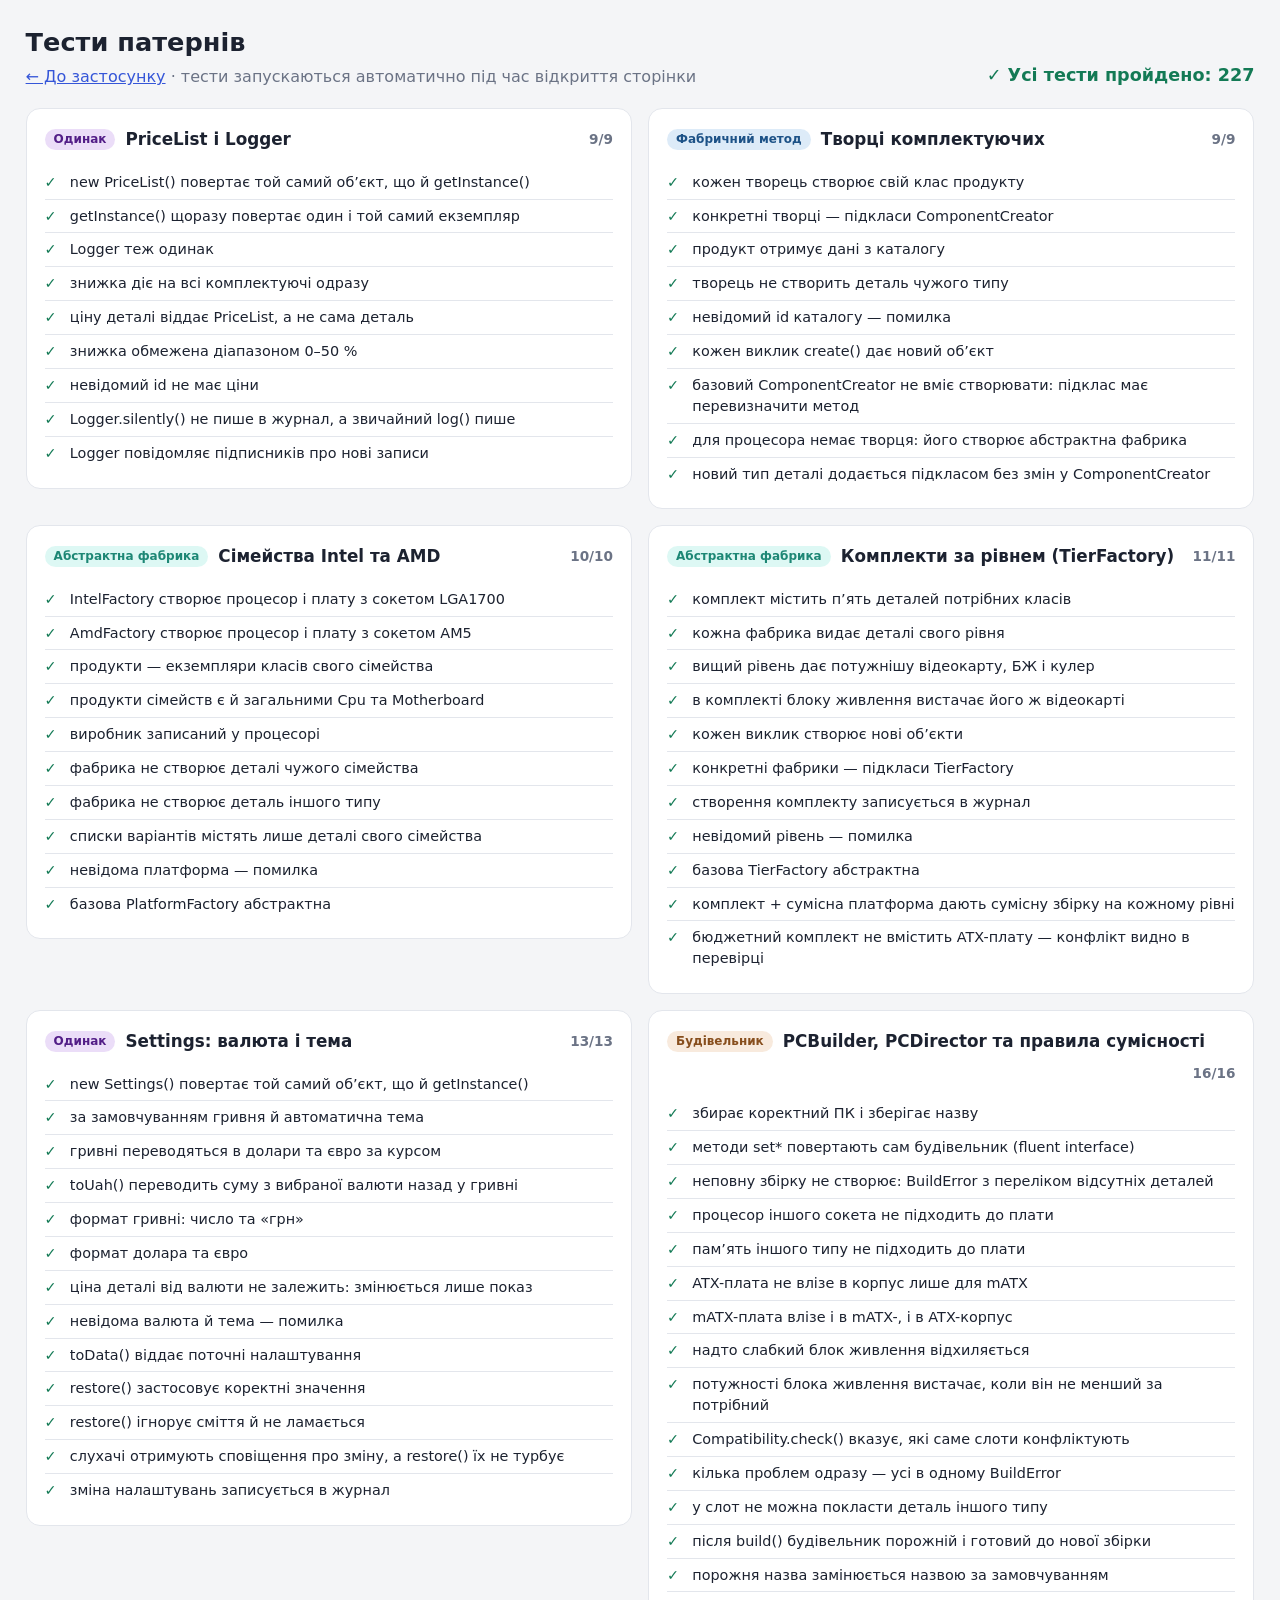
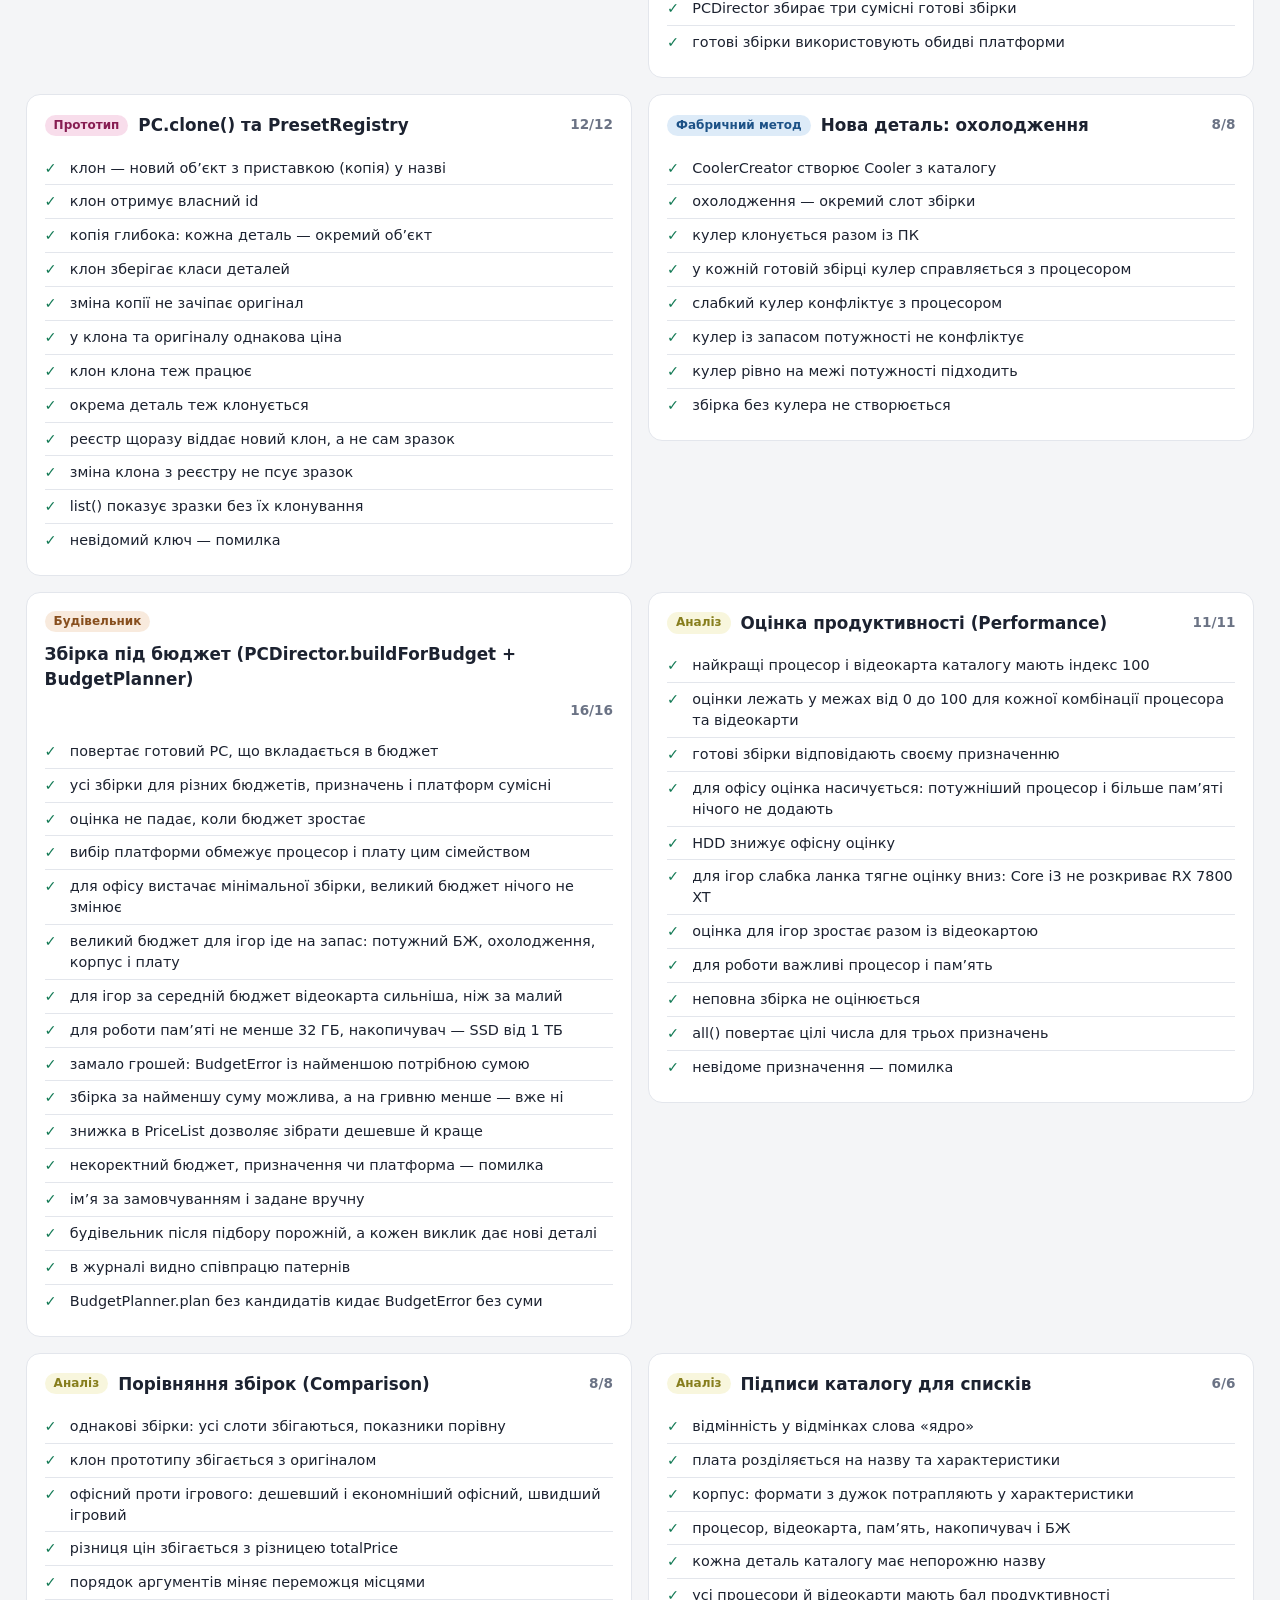
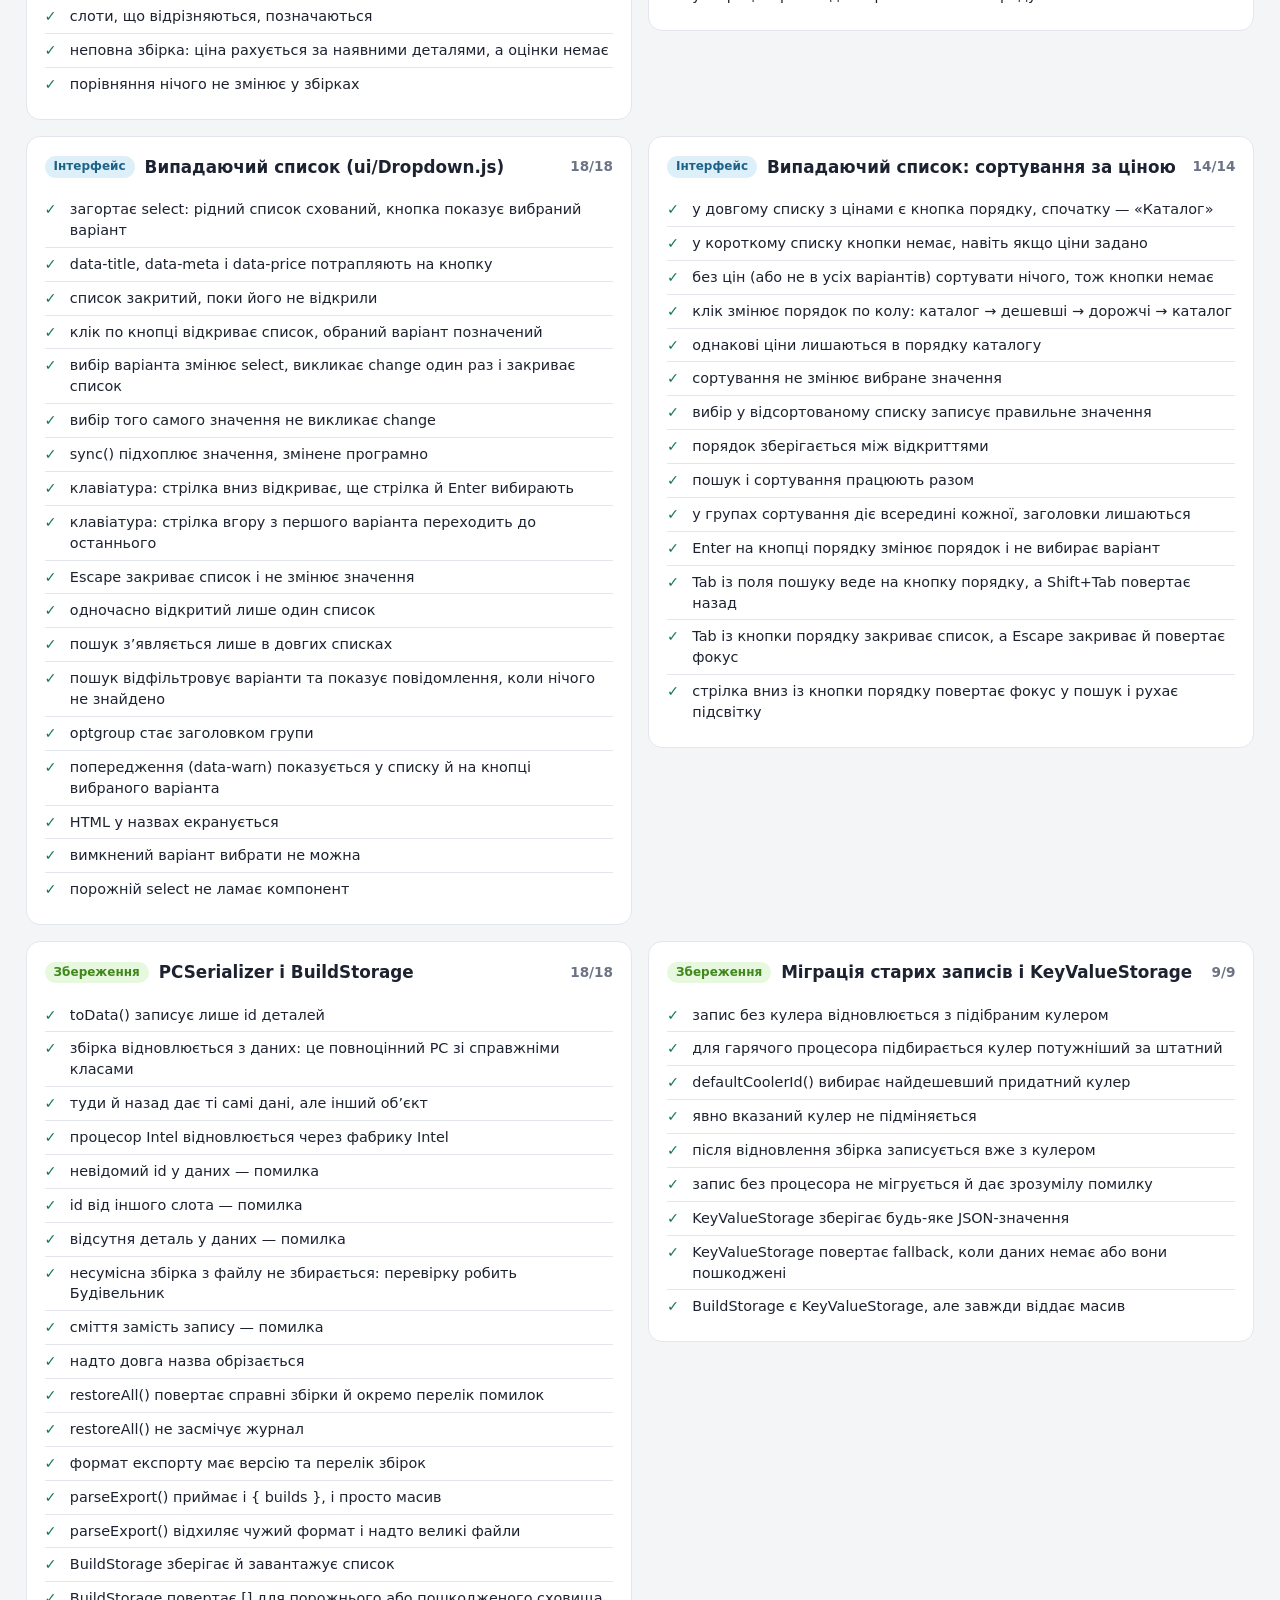
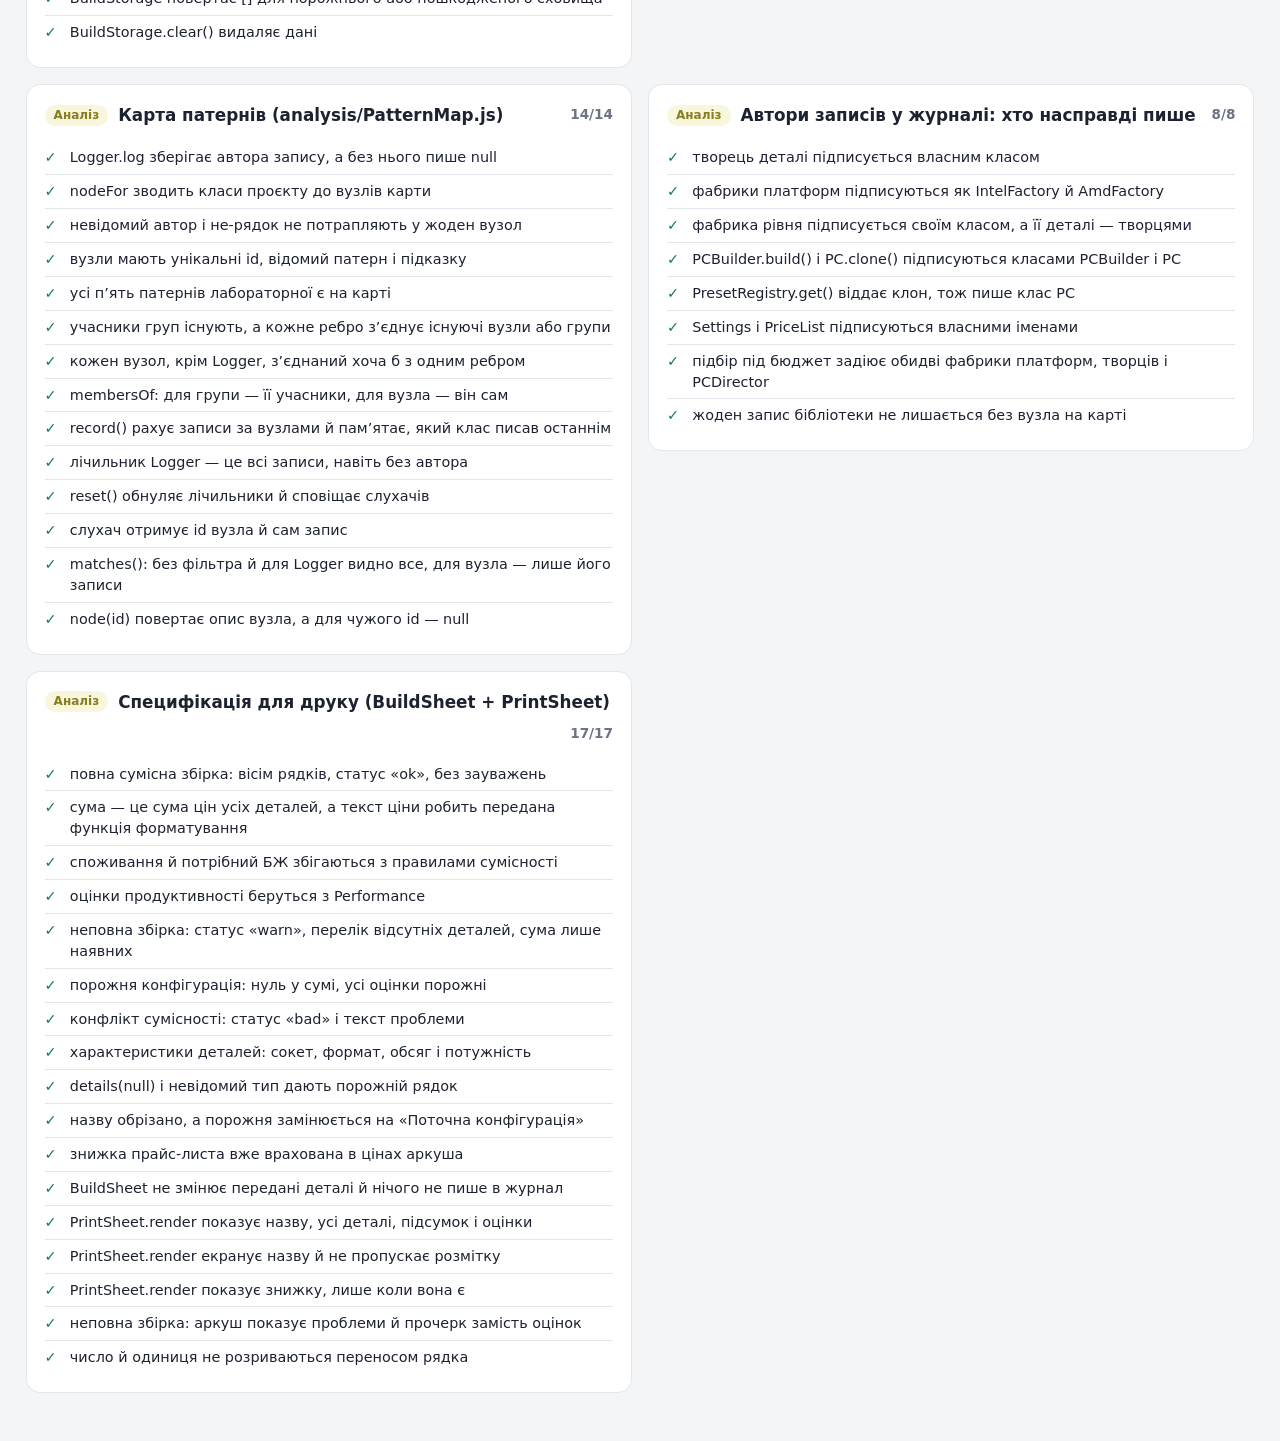
==== commit 009aa636: "feat: add pattern map with log filter, clickable schematic, price sorting and print sheet Logger ent" ====
--- a/tests.html
+++ b/tests.html
@@ -41,11 +41,14 @@
   <script src="library/builder/PCDirector.js"></script>
   <script src="library/analysis/Performance.js"></script>
   <script src="library/analysis/Comparison.js"></script>
+  <script src="library/analysis/PatternMap.js"></script>
+  <script src="library/analysis/BuildSheet.js"></script>
   <script src="library/persistence/PCSerializer.js"></script>
   <script src="library/persistence/KeyValueStorage.js"></script>
   <script src="library/persistence/BuildStorage.js"></script>
   <script src="ui/patternBadges.js"></script>
   <script src="ui/Dropdown.js"></script>
+  <script src="ui/PrintSheet.js"></script>
 
   <!-- Тест-раннер і самі тести -->
   <script src="tests/runner.js"></script>
@@ -60,7 +63,10 @@
   <script src="tests/budget.test.js"></script>
   <script src="tests/analysis.test.js"></script>
   <script src="tests/dropdown.test.js"></script>
+  <script src="tests/dropdownSort.test.js"></script>
   <script src="tests/persistence.test.js"></script>
+  <script src="tests/patternMap.test.js"></script>
+  <script src="tests/printSheet.test.js"></script>
   <script src="tests/render.js"></script>
 </body>
 </html>
--- a/style.css
+++ b/style.css
@@ -322,6 +322,17 @@
 .v-sub { font-size: 9px; fill: var(--muted); }
 .v-part.bad .v-val, .v-part.bad .v-sub { fill: var(--bad); }
 
+/* Деталі на схемі клікабельні: відкривають список слота */
+.v-part.pickable { cursor: pointer; outline: none; }
+.v-part.pickable:hover .body { stroke: var(--accent); stroke-width: 2.5; }
+.v-part.pickable:focus-visible .body { stroke: var(--accent); stroke-width: 3; stroke-dasharray: none; }
+.v-part.bad.pickable:hover .body { stroke: var(--bad); }
+.dd.locate .dd-btn { animation: locate 1.3s ease-out; }
+@keyframes locate {
+  0% { box-shadow: 0 0 0 0 color-mix(in srgb, var(--accent) 65%, transparent); }
+  100% { box-shadow: 0 0 0 12px transparent; }
+}
+
 /* Блок живлення: смужка навантаження */
 .bar-bg { fill: var(--line); }
 .bar { fill: var(--ok); transition: width 0.35s ease, fill 0.3s; }
@@ -358,8 +369,123 @@
   .stack { display: contents; }
 }
 
+/* ---------- Карта патернів ---------- */
+.chip {
+  font: inherit;
+  font-size: 0.78rem;
+  font-weight: 600;
+  padding: 3px 10px;
+  border-radius: 999px;
+  border: 1px solid var(--accent);
+  background: color-mix(in srgb, var(--accent) 14%, transparent);
+  color: var(--accent);
+  cursor: pointer;
+}
+.chip:hover { background: color-mix(in srgb, var(--accent) 24%, transparent); }
+.chip:focus-visible { outline: 2px solid var(--accent); outline-offset: 2px; }
+
+.pmap { display: grid; gap: 16px; align-items: start; }
+@media (min-width: 1000px) { .pmap { grid-template-columns: minmax(0, 1fr) 300px; } }
+.pmap-scroll { overflow-x: auto; }
+.pmap-svg { display: block; width: 100%; min-width: 680px; max-width: 1100px; height: auto; margin: 0 auto; }
+.pmap-info { border: 1px solid var(--line); border-radius: 12px; padding: 14px 16px; background: var(--field); min-height: 150px; }
+.pmap-info h3 { margin-bottom: 8px; }
+.pmap-info p { margin: 0 0 8px; }
+.pmap-info p:last-child { margin-bottom: 0; }
+
+.pm-group rect { fill: none; stroke: var(--line); stroke-width: 1.5; stroke-dasharray: 5 5; }
+.pm-group-label { fill: var(--muted); font-size: 12px; font-weight: 600; }
+
+.pm-edge path { fill: none; stroke: var(--muted); stroke-width: 1.6; opacity: 0.75; marker-end: url(#pm-arrow); transition: stroke 0.2s, opacity 0.2s; }
+.pm-edge-label {
+  fill: var(--muted);
+  font-size: 11px;
+  paint-order: stroke;
+  stroke: var(--card);
+  stroke-width: 4px;
+  stroke-linejoin: round;
+}
+.pm-edge.on path, .pm-edge.flash path { stroke: var(--accent); opacity: 1; stroke-width: 2.2; marker-end: url(#pm-arrow-on); }
+.pm-edge.on .pm-edge-label { fill: var(--accent); }
+.pm-edge.flash path { animation: pm-flow 0.9s ease-out; }
+.pm-arrow { fill: var(--muted); }
+.pm-arrow-on { fill: var(--accent); }
+
+.pm-node { --h: 220; cursor: pointer; outline: none; }
+.pm-node.static { cursor: default; }
+.pm-box {
+  fill: hsl(var(--h) 65% 50% / 0.13);
+  stroke: hsl(var(--h) 55% 50%);
+  stroke-width: 1.5;
+  transition: fill 0.2s, stroke-width 0.2s;
+}
+.pm-node.static .pm-box { stroke-dasharray: 5 4; fill: hsl(var(--h) 65% 50% / 0.07); }
+.pm-node:not(.static):hover .pm-box { fill: hsl(var(--h) 65% 50% / 0.24); }
+.pm-node:focus-visible .pm-box { stroke: var(--accent); stroke-width: 3; }
+.pm-node.sel .pm-box { fill: hsl(var(--h) 65% 50% / 0.3); stroke-width: 3; }
+.pm-node.pulse .pm-box { animation: pm-pulse 0.9s ease-out; }
+.pm-title { fill: var(--text); font-size: 14px; font-weight: 700; }
+.pm-sub { fill: var(--muted); font-size: 11px; }
+.pm-count rect { fill: hsl(var(--h) 55% 42%); }
+.pm-count-text { fill: #fff; font-size: 11px; font-weight: 700; font-variant-numeric: tabular-nums; }
+.pm-count.zero { opacity: 0.4; }
+
+@keyframes pm-pulse {
+  0% { fill: hsl(var(--h) 85% 55% / 0.7); stroke-width: 6; }
+  100% { stroke-width: 1.5; }
+}
+@keyframes pm-flow {
+  0% { stroke-width: 5; opacity: 0.4; }
+  100% { stroke-width: 2.2; opacity: 1; }
+}
+
+/* ---------- Друк / PDF: на папері видно лише аркуш-специфікацію ---------- */
+.build-actions { display: grid; grid-template-columns: minmax(0, 1fr) auto; gap: 8px; align-items: end; }
+.build-actions .btn { margin-top: 6px; }
+.btn.print-btn { padding: 11px 16px; white-space: nowrap; }
+.print-sheet { display: none; }
+
+@media print {
+  @page { size: A4; margin: 14mm 16mm; }
+  html, body { background: #fff !important; color: #111 !important; }
+  body > :not(#printSheet) { display: none !important; }
+  .print-sheet {
+    display: block;
+    color: #111;
+    font-size: 11pt;
+    line-height: 1.4;
+    -webkit-print-color-adjust: exact;
+    print-color-adjust: exact;
+  }
+  .ps-head { display: flex; justify-content: space-between; align-items: flex-end; gap: 16pt; border-bottom: 2px solid #111; padding-bottom: 8pt; }
+  .ps-head h1 { font-size: 22pt; margin: 2pt 0 0; }
+  .ps-kicker { margin: 0; font-size: 9.5pt; letter-spacing: 0.04em; text-transform: uppercase; color: #555; }
+  .ps-date { margin: 0; font-size: 10pt; color: #555; white-space: nowrap; }
+  .ps-status { display: inline-block; margin: 12pt 0 6pt; padding: 3pt 10pt; border: 1.5px solid; border-radius: 999px; font-weight: 700; font-size: 10.5pt; }
+  .ps-ok { color: #0f6b49; border-color: #0f6b49; }
+  .ps-warn { color: #8a5a00; border-color: #8a5a00; }
+  .ps-bad { color: #b3261e; border-color: #b3261e; }
+  .print-sheet ul { margin: 0 0 8pt; padding-left: 18pt; color: #b3261e; }
+  .ps-table { width: 100%; border-collapse: collapse; margin: 10pt 0 12pt; }
+  .ps-table th, .ps-table td { padding: 6pt 8pt; border-bottom: 1px solid #ccc; text-align: left; vertical-align: top; }
+  .ps-table thead th { font-size: 9.5pt; text-transform: uppercase; letter-spacing: 0.04em; color: #555; border-bottom: 2px solid #111; }
+  .ps-table tbody th { font-weight: 600; white-space: nowrap; }
+  .ps-table .num { text-align: right; white-space: nowrap; font-variant-numeric: tabular-nums; }
+  .ps-table tfoot th, .ps-table tfoot td { font-size: 13pt; font-weight: 800; border-bottom: 0; border-top: 2px solid #111; }
+  .ps-facts { display: grid; grid-template-columns: 9em 1fr; gap: 4pt 10pt; margin: 0 0 12pt; }
+  .ps-facts dt { color: #555; }
+  .ps-facts dd { margin: 0; font-weight: 600; }
+  .print-sheet h2 { font-size: 12pt; margin: 0 0 6pt; }
+  .ps-perf-row { display: grid; grid-template-columns: 5em 1fr 2.5em; gap: 10pt; align-items: center; margin-bottom: 5pt; }
+  .ps-perf-row b { text-align: right; }
+  .ps-meter { height: 8pt; border-radius: 4pt; background: #e2e5ea; overflow: hidden; }
+  .ps-meter i { display: block; height: 100%; background: #3556d8; }
+  .ps-note { margin: 14pt 0 0; font-size: 9pt; color: #666; }
+  .ps-table tr, .ps-perf-row { break-inside: avoid; }
+}
+
 @media (prefers-reduced-motion: reduce) {
-  [data-fan] .rotor, .rgb [data-fan] .ring, .v-part.pop .body, .dd-panel { animation: none; }
+  [data-fan] .rotor, .rgb [data-fan] .ring, .v-part.pop .body, .dd-panel, .dd.locate .dd-btn, .pm-node.pulse .pm-box, .pm-edge.flash path { animation: none; }
   .theme-toggle .thumb, .dd-chevron, .meter i { transition: none; }
 }
 
@@ -466,6 +592,22 @@
 
 .dd-searchbox { display: flex; align-items: center; gap: 8px; padding: 8px 14px; border-bottom: 1px solid var(--line); color: var(--muted); }
 .dd-searchbox[hidden] { display: none; }
+.dd-sort {
+  flex: none;
+  font: inherit;
+  font-size: 0.74rem;
+  font-weight: 600;
+  padding: 3px 9px;
+  border: 1px solid var(--line);
+  border-radius: 999px;
+  background: var(--card);
+  color: var(--muted);
+  white-space: nowrap;
+  cursor: pointer;
+}
+.dd-sort[hidden] { display: none; }
+.dd-sort:hover { color: var(--text); border-color: var(--muted); }
+.dd-sort:focus-visible { outline: 2px solid var(--accent); outline-offset: 1px; }
 .dd-panel .dd-search { flex: 1; width: auto; padding: 4px 0; border: 0; border-radius: 0; background: transparent; color: var(--text); outline: none; }
 
 .dd-list { position: relative; margin: 0; padding: 6px; list-style: none; overflow-y: auto; overscroll-behavior: contain; outline: none; }
